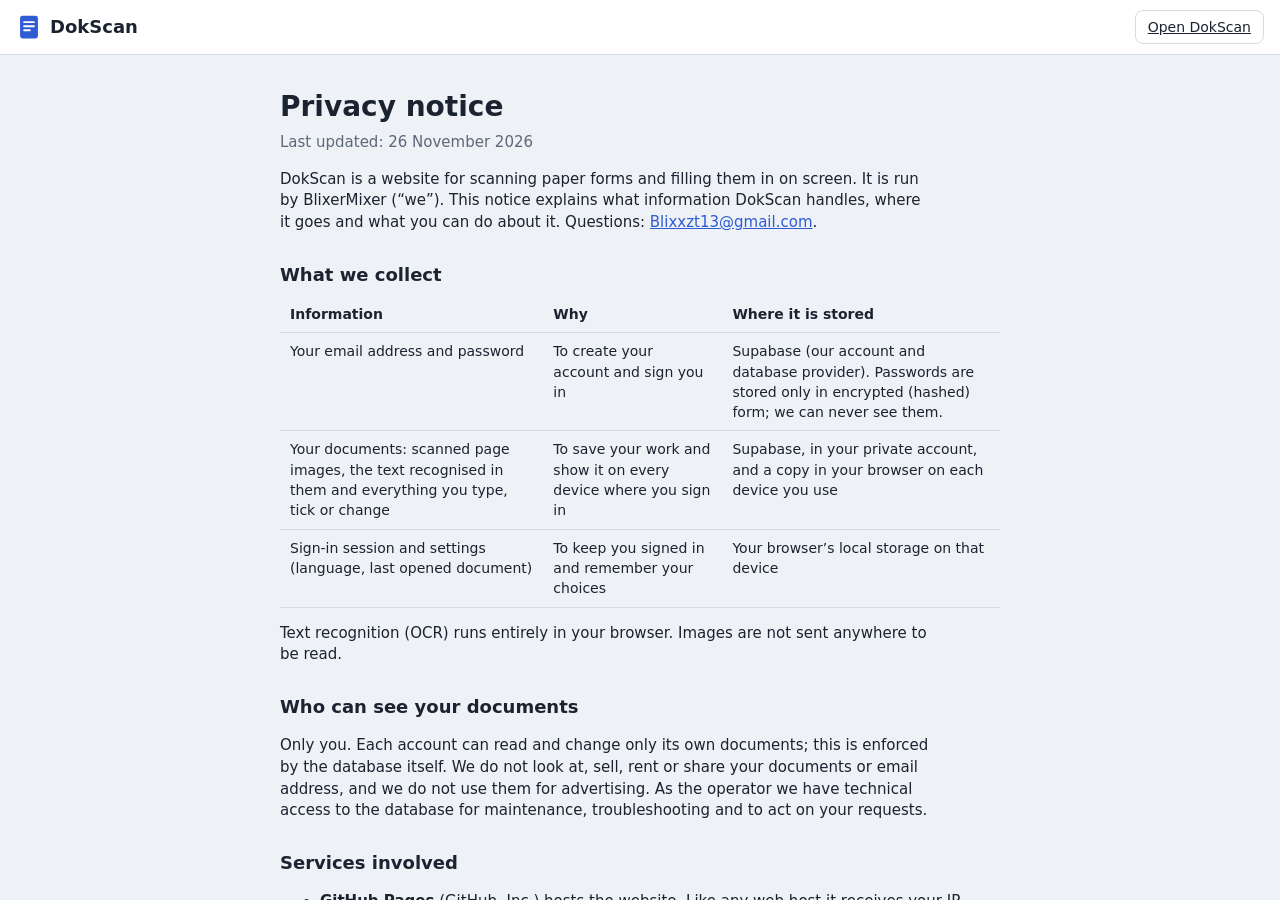
==== privacy.html @ 189c6dec "Add footer with donations, support email, privacy notice, terms and licenses GitHub Sponsors donate " ====
<!doctype html>
<html lang="en">
<head>
  <meta charset="utf-8">
  <meta name="viewport" content="width=device-width, initial-scale=1">
  <title>Privacy notice · DokScan</title>
  <link rel="icon" href="data:image/svg+xml,%3Csvg xmlns='http://www.w3.org/2000/svg' viewBox='0 0 32 32'%3E%3Crect x='5' y='2' width='22' height='28' rx='3' fill='%232f5bd3'/%3E%3Cpath d='M10 10h12M10 15h12M10 20h7' stroke='white' stroke-width='2.4' stroke-linecap='round'/%3E%3C/svg%3E">
  <link rel="stylesheet" href="css/style.css">
</head>
<body>
  <header class="topbar">
    <a class="brand" href="./" title="Back to DokScan">
      <svg viewBox="0 0 32 32" width="26" height="26" aria-hidden="true"><rect x="5" y="2" width="22" height="28" rx="3" fill="currentColor"/><path d="M10 10h12M10 15h12M10 20h7" stroke="#fff" stroke-width="2.4" stroke-linecap="round"/></svg>
      <span>DokScan</span>
    </a>
    <span class="spacer"></span>
    <a class="btn" href="./">Open DokScan</a>
  </header>
  <main class="info-page"><article>
    <h1>Privacy notice</h1>
    <p class="updated">Last updated: 26 November 2026</p>
    <p>DokScan is a website for scanning paper forms and filling them in on screen. It is run by BlixerMixer (“we”). This notice explains what information DokScan handles, where it goes and what you can do about it. Questions: <a href="mailto:Blixxzt13@gmail.com">Blixxzt13@gmail.com</a>.</p>

    <h2>What we collect</h2>
    <div class="table-wrap"><table>
      <tr><th>Information</th><th>Why</th><th>Where it is stored</th></tr>
      <tr><td>Your email address and password</td><td>To create your account and sign you in</td><td>Supabase (our account and database provider). Passwords are stored only in encrypted (hashed) form; we can never see them.</td></tr>
      <tr><td>Your documents: scanned page images, the text recognised in them and everything you type, tick or change</td><td>To save your work and show it on every device where you sign in</td><td>Supabase, in your private account, and a copy in your browser on each device you use</td></tr>
      <tr><td>Sign-in session and settings (language, last opened document)</td><td>To keep you signed in and remember your choices</td><td>Your browser’s local storage on that device</td></tr>
    </table></div>
    <p>Text recognition (OCR) runs entirely in your browser. Images are not sent anywhere to be read.</p>

    <h2>Who can see your documents</h2>
    <p>Only you. Each account can read and change only its own documents; this is enforced by the database itself. We do not look at, sell, rent or share your documents or email address, and we do not use them for advertising. As the operator we have technical access to the database for maintenance, troubleshooting and to act on your requests.</p>

    <h2>Services involved</h2>
    <ul>
      <li><b>GitHub Pages</b> (GitHub, Inc.) hosts the website. Like any web host it receives your IP address and browser details when you load the site. See GitHub’s privacy statement.</li>
      <li><b>Supabase</b> stores accounts and documents. See Supabase’s privacy policy.</li>
      <li><b>jsDelivr</b> delivers language files when you scan in a language other than English. It receives your IP address for that download.</li>
      <li><b>GitHub Sponsors</b>: if you choose to donate, the payment is handled by GitHub and its payment processor, not by DokScan.</li>
    </ul>
    <p>DokScan has no advertising, no analytics and no tracking cookies.</p>

    <h2>How long we keep it</h2>
    <p>Documents stay in your account until you delete them. Deleting a document removes it from your account and, the next time they sync, from your other devices. Logging out removes your documents from that device’s browser (they stay in your account). Your account is kept until you ask us to delete it.</p>

    <h2>Your rights</h2>
    <p>You can ask us to give you a copy of your data, correct it, or delete your account and everything in it. Email <a href="mailto:Blixxzt13@gmail.com">Blixxzt13@gmail.com</a> from the address you signed up with. You can also download any document yourself as a project file, PDF or image at any time. If you are in the EU/EEA or UK you have the rights given by the GDPR, including the right to complain to your data protection authority.</p>

    <h2>Children</h2>
    <p>If you are under 16 (or the age of digital consent where you live), ask a parent, guardian or your school before creating an account. Schools using DokScan for pupils are responsible for making sure they are allowed to do so.</p>

    <h2>Sensitive information</h2>
    <p>Forms can contain personal details such as health information. Only store what you need, and keep your password private. Use “Log out” on shared computers.</p>

    <h2>Changes</h2>
    <p>If this notice changes, the new version will be posted on this page with a new date.</p>
  <footer class="site-footer">
    <a class="btn support-btn" href="https://github.com/sponsors/BlixerMixer" target="_blank" rel="noopener">♥ Support DokScan</a>
    <nav class="footer-links" aria-label="Site information">
      <span>Support: <a href="mailto:Blixxzt13@gmail.com">Blixxzt13@gmail.com</a></span>
      <a href="privacy.html">Privacy notice</a>
      <a href="terms.html">Terms of service</a>
      <a href="licenses.html">Licenses</a>
    </nav>
    <p class="copyright">© 2026 BlixerMixer. DokScan is the property of its author. All rights reserved.</p>
  </footer>
  </article></main>
</body>
</html>
---- css/style.css ----
:root {
  --bg: #eef1f6;
  --surface: #ffffff;
  --text: #1b2330;
  --muted: #5d6878;
  --border: #d5dbe5;
  --accent: #2f5bd3;
  --accent-ink: #ffffff;
  --accent-soft: rgba(47, 91, 211, 0.09);
  --danger: #c23b3b;
  --ok: #1f7a4a;
  --field: rgba(47, 91, 211, 0.08);
  --field-focus: rgba(47, 91, 211, 0.16);
  --shadow: 0 1px 2px rgba(20, 30, 50, .08), 0 8px 24px rgba(20, 30, 50, .08);
  --doc-font: Arial, Helvetica, "Liberation Sans", sans-serif;
  color-scheme: light;
}
@media (prefers-color-scheme: dark) {
  :root:not([data-theme="light"]) {
    --bg: #14181f;
    --surface: #1d232d;
    --text: #e6eaf0;
    --muted: #9aa5b5;
    --border: #323b48;
    --accent: #6d8ff0;
    --accent-ink: #0e1420;
    --accent-soft: rgba(109, 143, 240, 0.14);
    --ok: #5cc28c;
    --danger: #ef7b7b;
    --shadow: 0 1px 2px rgba(0, 0, 0, .3), 0 8px 24px rgba(0, 0, 0, .3);
    color-scheme: dark;
  }
}
:root[data-theme="dark"] {
  --bg: #14181f;
    --surface: #1d232d;
    --text: #e6eaf0;
    --muted: #9aa5b5;
    --border: #323b48;
    --accent: #6d8ff0;
    --accent-ink: #0e1420;
    --accent-soft: rgba(109, 143, 240, 0.14);
    --ok: #5cc28c;
    --danger: #ef7b7b;
    --shadow: 0 1px 2px rgba(0, 0, 0, .3), 0 8px 24px rgba(0, 0, 0, .3);
    color-scheme: dark;
}

* { box-sizing: border-box; }
html, body { margin: 0; height: 100%; }
body {
  font: 15px/1.45 system-ui, -apple-system, "Segoe UI", Roboto, sans-serif;
  background: var(--bg);
  color: var(--text);
  display: flex;
  flex-direction: column;
}
[hidden] { display: none !important; }
.muted { color: var(--muted); }
.small { font-size: 13px; }

.topbar {
  display: flex; align-items: center; gap: 12px;
  padding: 10px 16px;
  background: var(--surface);
  border-bottom: 1px solid var(--border);
}
.brand { display: flex; align-items: center; gap: 8px; color: var(--accent); text-decoration: none; font-weight: 700; font-size: 18px; }
.brand span { color: var(--text); }
.spacer { flex: 1; }
.save-status { color: var(--muted); font-size: 13px; }

.view { flex: 1; min-height: 0; }

/* ---------- buttons ---------- */
.btn {
  display: inline-flex; align-items: center; justify-content: center; gap: 6px;
  min-height: 34px; padding: 6px 12px;
  border: 1px solid var(--border); border-radius: 8px;
  background: var(--surface); color: var(--text);
  font: inherit; font-size: 14px; cursor: pointer; white-space: nowrap;
  user-select: none;
}
.btn:hover:not(:disabled) { border-color: var(--accent); }
.btn:disabled { opacity: .45; cursor: default; }
.btn.primary { background: var(--accent); border-color: var(--accent); color: var(--accent-ink); font-weight: 600; }
.btn.ghost { background: transparent; }
.btn.danger { color: var(--danger); }
.btn.big { min-height: 48px; padding: 10px 20px; font-size: 16px; }
.btn.icon { min-width: 34px; padding: 6px 8px; }
.btn:focus-visible, select:focus-visible, input:focus-visible { outline: 2px solid var(--accent); outline-offset: 2px; }
select, .doc-name {
  font: inherit; font-size: 14px; color: var(--text); background: var(--surface);
  border: 1px solid var(--border); border-radius: 8px; min-height: 34px; padding: 4px 8px;
}

/* ---------- home ---------- */
#view-home { overflow: auto; padding: 24px 16px 48px; }
.hero, .library { max-width: 980px; margin: 0 auto; }
.hero h1 { font-size: clamp(24px, 4vw, 34px); margin: 12px 0 8px; letter-spacing: -0.01em; }
.hero p { color: var(--muted); max-width: 680px; margin: 0 0 20px; }
.actions { display: flex; flex-wrap: wrap; gap: 10px; }
.lang-row { display: flex; align-items: center; gap: 10px; margin-top: 16px; color: var(--muted); }
.drop-hint {
  margin-top: 16px; padding: 18px; border: 2px dashed var(--border); border-radius: 12px;
  text-align: center; color: var(--muted);
}
body.dragging .drop-hint { border-color: var(--accent); background: var(--accent-soft); color: var(--text); }
.library h2 { margin: 36px 0 12px; font-size: 20px; }
.doc-list { display: grid; grid-template-columns: repeat(auto-fill, minmax(180px, 1fr)); gap: 14px; }
.doc-card {
  background: var(--surface); border: 1px solid var(--border); border-radius: 12px; overflow: hidden;
  display: flex; flex-direction: column; box-shadow: var(--shadow);
}
.doc-card .thumb { aspect-ratio: 3 / 4; background: #fff; display: block; width: 100%; border: 0; padding: 0; cursor: pointer; border-bottom: 1px solid var(--border); }
.doc-card .thumb img { width: 100%; height: 100%; object-fit: contain; display: block; }
.doc-card .info { padding: 10px 12px 4px; }
.doc-card .name { font-weight: 600; overflow: hidden; text-overflow: ellipsis; white-space: nowrap; }
.doc-card .date { font-size: 12px; color: var(--muted); }
.doc-card .row { display: flex; gap: 6px; padding: 8px 12px 12px; }
.doc-card .row .btn { flex: 1; min-height: 30px; padding: 4px 6px; font-size: 13px; }
.empty { padding: 28px; text-align: center; color: var(--muted); border: 1px dashed var(--border); border-radius: 12px; grid-column: 1 / -1; }

/* ---------- toolbars ---------- */
.toolbar {
  display: flex; flex-wrap: wrap; align-items: center; gap: 6px;
  padding: 8px 12px; background: var(--surface); border-bottom: 1px solid var(--border);
}
.toolbar .sep { width: 1px; align-self: stretch; background: var(--border); margin: 2px 4px; }
.toolbar .label { color: var(--muted); font-size: 13px; }
.layout-bar { background: var(--accent-soft); }
.doc-name { width: 220px; max-width: 40vw; font-weight: 600; }
.seg { display: inline-flex; border: 1px solid var(--border); border-radius: 8px; overflow: hidden; }
.seg button { border: 0; background: var(--surface); color: var(--text); font: inherit; font-size: 14px; padding: 6px 12px; cursor: pointer; min-height: 32px; }
.seg button.on { background: var(--accent); color: var(--accent-ink); font-weight: 600; }
.toggle { display: inline-flex; align-items: center; gap: 6px; font-size: 14px; cursor: pointer; }
#origOpacity { width: 90px; }
.hint { margin: 10px 16px; color: var(--muted); font-size: 14px; }

.menu { position: relative; }
.menu summary { list-style: none; }
.menu summary::-webkit-details-marker { display: none; }
.menu-pop {
  position: absolute; right: 0; top: calc(100% + 4px); z-index: 30;
  background: var(--surface); border: 1px solid var(--border); border-radius: 10px; box-shadow: var(--shadow);
  display: flex; flex-direction: column; min-width: 240px; padding: 6px;
}
.menu-pop button { text-align: left; border: 0; background: none; color: var(--text); font: inherit; padding: 9px 10px; border-radius: 6px; cursor: pointer; }
.menu-pop button:hover { background: var(--accent-soft); }

/* ---------- crop ---------- */
#view-crop { display: flex; flex-direction: column; }
.crop-stage { position: relative; flex: 1; min-height: 300px; margin: 0 16px 16px; display: flex; align-items: center; justify-content: center; overflow: hidden; touch-action: none; }
#cropCanvas { max-width: 100%; max-height: 100%; box-shadow: var(--shadow); }
#cropSvg { position: absolute; overflow: visible; }
#cropSvg polygon { fill: rgba(47, 91, 211, .12); stroke: #2f5bd3; stroke-width: 2; }
#cropSvg circle { fill: #fff; stroke: #2f5bd3; stroke-width: 3; cursor: grab; }
#cropSvg circle.drag { cursor: grabbing; fill: #2f5bd3; }

/* ---------- editor ---------- */
.editor { display: flex; flex-direction: column; }
.page-wrap { flex: 1; overflow: auto; padding: 24px 12px 60px; }
.page {
  --s: 0.5;
  position: relative; margin: 0 auto; background: #fff; color: #111;
  box-shadow: var(--shadow); font-family: var(--doc-font);
  overflow: hidden; color-scheme: light;
}
.page .orig { position: absolute; inset: 0; width: 100%; height: 100%; opacity: .45; pointer-events: none; user-select: none; }
.el { position: absolute; margin: 0; }
.el-line { background: #111; }
.el-text {
  white-space: pre; color: #111; pointer-events: none; user-select: text;
  overflow: visible;
}
.el-text > span { display: inline-block; transform-origin: 0 50%; }
.el-text.bold { font-weight: 700; }
.el-field, .el-cell {
  border: 0; border-radius: 2px; background: var(--field); color: #0b2a8a;
  font-family: var(--doc-font); padding: 0 0.15em; outline: none; z-index: 1;
}
.el-field.underline { border-bottom: 1px dashed rgba(47, 91, 211, .5); }
.el-cell { resize: none; overflow: hidden; line-height: 1.2; padding: 0.15em; }
.el-field:hover, .el-cell:hover { background: var(--field-focus); }
.el-field:focus, .el-cell:focus { background: var(--field-focus); box-shadow: 0 0 0 1.5px rgba(47, 91, 211, .7); }
.el-check {
  z-index: 1; cursor: pointer; background: var(--field); display: flex; align-items: center; justify-content: center;
  color: #0b2a8a; font-weight: 700; line-height: 1; user-select: none;
}
.el-check:focus-visible { outline: 2px solid #2f5bd3; }
.show-orig .el-field, .show-orig .el-cell, .show-orig .el-check { background: rgba(255, 255, 255, .35); }

/* layout editing */
.layout .el { pointer-events: auto; cursor: move; }
.layout .el-field, .layout .el-cell { caret-color: transparent; }
.layout .el-line { min-width: 3px; min-height: 3px; }
.layout .el:hover { outline: 1px dashed #2f5bd3; }
.layout .el-text[contenteditable="true"] { cursor: text; outline: 2px solid #2f5bd3; background: rgba(255,255,255,.9); }
.sel-box { position: absolute; outline: 2px solid #2f5bd3; pointer-events: none; z-index: 5; }
.sel-box .handle {
  position: absolute; right: -8px; bottom: -8px; width: 16px; height: 16px; border-radius: 50%;
  background: #fff; border: 2px solid #2f5bd3; pointer-events: auto; cursor: nwse-resize; touch-action: none;
}

/* ---------- overlays ---------- */
.busy { position: fixed; inset: 0; background: rgba(10, 15, 25, .45); display: flex; align-items: center; justify-content: center; z-index: 100; }
.busy-card { background: var(--surface); padding: 24px 28px; border-radius: 14px; width: min(360px, 90vw); text-align: center; box-shadow: var(--shadow); }
.spinner { width: 36px; height: 36px; margin: 0 auto 12px; border: 4px solid var(--border); border-top-color: var(--accent); border-radius: 50%; animation: spin 1s linear infinite; }
@keyframes spin { to { transform: rotate(360deg); } }
.bar { height: 6px; border-radius: 3px; background: var(--border); margin: 14px 0 8px; overflow: hidden; }
.bar > div { height: 100%; width: 0; background: var(--accent); transition: width .2s; }
.toast {
  position: fixed; left: 50%; bottom: 24px; transform: translateX(-50%) translateY(20px);
  background: #1b2330; color: #fff; padding: 10px 16px; border-radius: 10px; font-size: 14px;
  opacity: 0; pointer-events: none; transition: .25s; z-index: 200; max-width: 90vw;
}
.toast.show { opacity: 1; transform: translateX(-50%); }
#printArea { display: none; }

@media (max-width: 640px) {
  .doc-name { width: 140px; }
  .toolbar { gap: 4px; padding: 6px 8px; }
  .btn { padding: 6px 9px; }
  .page-wrap { padding: 12px 4px 40px; }
}

@media print {
  body > *:not(#printArea) { display: none !important; }
  body { background: #fff; display: block; }
  #printArea { display: block; }
  #printArea img { display: block; width: 100%; height: auto; max-height: 100vh; object-fit: contain; }
}

.ask-msg { margin: 0 0 18px; text-align: left; }
.ask-row { display: flex; gap: 8px; justify-content: flex-end; }
.btn.danger-solid { background: var(--danger); border-color: var(--danger); color: #fff; font-weight: 600; }

/* ---------- accounts ---------- */
.account { display: flex; align-items: center; gap: 8px; min-width: 0; }
.acct-email { color: var(--muted); font-size: 13px; overflow: hidden; text-overflow: ellipsis; white-space: nowrap; max-width: 34vw; }
#view-auth { overflow: auto; padding: 32px 16px; }
.auth-card {
  max-width: 420px; margin: 0 auto; background: var(--surface); border: 1px solid var(--border);
  border-radius: 14px; padding: 28px 24px; box-shadow: var(--shadow); display: flex; flex-direction: column; gap: 14px;
}
.auth-card h1 { margin: 0; font-size: 24px; }
.auth-card p { margin: 0; }
.auth-tabs { align-self: stretch; }
.auth-tabs button { flex: 1; }
#authForm { display: flex; flex-direction: column; gap: 12px; }
.field { display: flex; flex-direction: column; gap: 4px; font-size: 14px; font-weight: 600; }
.field input {
  font: inherit; font-weight: 400; font-size: 16px; color: var(--text); background: var(--bg);
  border: 1px solid var(--border); border-radius: 8px; padding: 10px 12px; min-height: 44px;
}
.field input:focus { outline: 2px solid var(--accent); outline-offset: 1px; }
.auth-msg { min-height: 1.2em; font-size: 14px; }
.auth-msg.err { color: var(--danger); }
.auth-msg.ok { color: var(--ok); }
.linkish { background: none; border: 0; color: var(--accent); font: inherit; font-size: 14px; cursor: pointer; padding: 4px 0; align-self: center; }
.linkish:hover { text-decoration: underline; }
.save-status.warn { color: var(--danger); }
@media (max-width: 640px) {
  .acct-email { display: none; }
}

/* ---------- footer & info pages ---------- */
.site-footer {
  max-width: 980px; margin: 48px auto 0; padding-top: 20px; border-top: 1px solid var(--border);
  display: flex; flex-wrap: wrap; align-items: center; gap: 10px 20px; color: var(--muted); font-size: 13px;
}
.site-footer a { color: var(--accent); }
.footer-links { display: flex; flex-wrap: wrap; gap: 6px 16px; flex: 1; min-width: 0; }
.copyright { margin: 0; flex-basis: 100%; }
.support-btn { text-decoration: none; color: var(--text) !important; font-weight: 600; }
.support-btn:hover { border-color: #db61a2; }
#view-auth .site-footer { max-width: 420px; }

.info-page { flex: 1; overflow: auto; padding: 24px 16px 48px; }
.info-page article { max-width: 720px; margin: 0 auto; }
.info-page h1 { font-size: 28px; margin: 8px 0 4px; }
.info-page h2 { font-size: 18px; margin: 28px 0 8px; }
.info-page p, .info-page li { color: var(--text); max-width: 68ch; }
.info-page .updated { color: var(--muted); margin-top: 0; }
.info-page a { color: var(--accent); }
.info-page table { border-collapse: collapse; width: 100%; font-size: 14px; }
.info-page th, .info-page td { text-align: left; padding: 8px 10px; border-bottom: 1px solid var(--border); vertical-align: top; }
.info-page pre { white-space: pre-wrap; background: var(--surface); border: 1px solid var(--border); border-radius: 8px; padding: 12px; font-size: 12px; max-height: 320px; overflow: auto; }
.table-wrap { overflow-x: auto; }
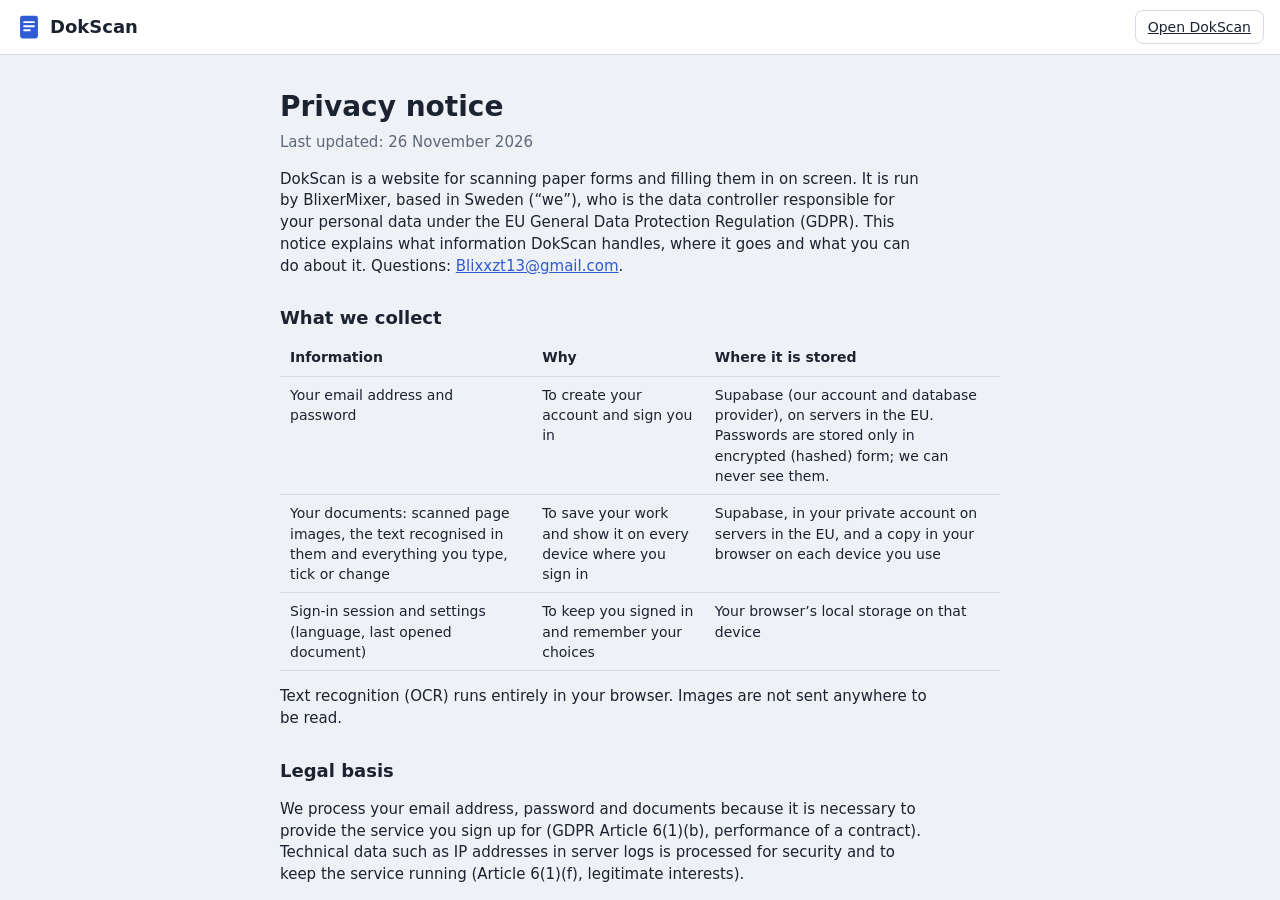
==== commit 43f222e3: "Adapt privacy notice and terms for Sweden/EU Name the data controller's country, state that account " ====
--- a/privacy.html
+++ b/privacy.html
@@ -19,16 +19,19 @@
   <main class="info-page"><article>
     <h1>Privacy notice</h1>
     <p class="updated">Last updated: 26 November 2026</p>
-    <p>DokScan is a website for scanning paper forms and filling them in on screen. It is run by BlixerMixer (“we”). This notice explains what information DokScan handles, where it goes and what you can do about it. Questions: <a href="mailto:Blixxzt13@gmail.com">Blixxzt13@gmail.com</a>.</p>
+    <p>DokScan is a website for scanning paper forms and filling them in on screen. It is run by BlixerMixer, based in Sweden (“we”), who is the data controller responsible for your personal data under the EU General Data Protection Regulation (GDPR). This notice explains what information DokScan handles, where it goes and what you can do about it. Questions: <a href="mailto:Blixxzt13@gmail.com">Blixxzt13@gmail.com</a>.</p>
 
     <h2>What we collect</h2>
     <div class="table-wrap"><table>
       <tr><th>Information</th><th>Why</th><th>Where it is stored</th></tr>
-      <tr><td>Your email address and password</td><td>To create your account and sign you in</td><td>Supabase (our account and database provider). Passwords are stored only in encrypted (hashed) form; we can never see them.</td></tr>
-      <tr><td>Your documents: scanned page images, the text recognised in them and everything you type, tick or change</td><td>To save your work and show it on every device where you sign in</td><td>Supabase, in your private account, and a copy in your browser on each device you use</td></tr>
+      <tr><td>Your email address and password</td><td>To create your account and sign you in</td><td>Supabase (our account and database provider), on servers in the EU. Passwords are stored only in encrypted (hashed) form; we can never see them.</td></tr>
+      <tr><td>Your documents: scanned page images, the text recognised in them and everything you type, tick or change</td><td>To save your work and show it on every device where you sign in</td><td>Supabase, in your private account on servers in the EU, and a copy in your browser on each device you use</td></tr>
       <tr><td>Sign-in session and settings (language, last opened document)</td><td>To keep you signed in and remember your choices</td><td>Your browser’s local storage on that device</td></tr>
     </table></div>
     <p>Text recognition (OCR) runs entirely in your browser. Images are not sent anywhere to be read.</p>
+
+    <h2>Legal basis</h2>
+    <p>We process your email address, password and documents because it is necessary to provide the service you sign up for (GDPR Article 6(1)(b), performance of a contract). Technical data such as IP addresses in server logs is processed for security and to keep the service running (Article 6(1)(f), legitimate interests).</p>
 
     <h2>Who can see your documents</h2>
     <p>Only you. Each account can read and change only its own documents; this is enforced by the database itself. We do not look at, sell, rent or share your documents or email address, and we do not use them for advertising. As the operator we have technical access to the database for maintenance, troubleshooting and to act on your requests.</p>
@@ -40,16 +43,20 @@
       <li><b>jsDelivr</b> delivers language files when you scan in a language other than English. It receives your IP address for that download.</li>
       <li><b>GitHub Sponsors</b>: if you choose to donate, the payment is handled by GitHub and its payment processor, not by DokScan.</li>
     </ul>
-    <p>DokScan has no advertising, no analytics and no tracking cookies.</p>
+    <p>DokScan has no advertising, no analytics and no tracking cookies. The only things stored in your browser are those needed for the service to work (your sign-in session, settings and offline copies of your documents), so no cookie consent is required.</p>
+
+    <h2>Transfers outside the EU</h2>
+    <p>Your account and documents are stored in the EU. GitHub (which hosts the website) and jsDelivr are based in the United States, so your IP address and browser details may be processed there when you load the site or download a language file. These transfers rely on the EU–US Data Privacy Framework and/or the European Commission’s standard contractual clauses.</p>
 
     <h2>How long we keep it</h2>
     <p>Documents stay in your account until you delete them. Deleting a document removes it from your account and, the next time they sync, from your other devices. Logging out removes your documents from that device’s browser (they stay in your account). Your account is kept until you ask us to delete it.</p>
 
     <h2>Your rights</h2>
-    <p>You can ask us to give you a copy of your data, correct it, or delete your account and everything in it. Email <a href="mailto:Blixxzt13@gmail.com">Blixxzt13@gmail.com</a> from the address you signed up with. You can also download any document yourself as a project file, PDF or image at any time. If you are in the EU/EEA or UK you have the rights given by the GDPR, including the right to complain to your data protection authority.</p>
+    <p>You can ask us to give you a copy of your data, correct it, or delete your account and everything in it. Email <a href="mailto:Blixxzt13@gmail.com">Blixxzt13@gmail.com</a> from the address you signed up with. You can also download any document yourself as a project file, PDF or image at any time. Under the GDPR you also have the right to restrict or object to processing and to data portability. We answer requests within one month.</p>
+    <p>If you think we handle your data wrongly, please contact us first. You also have the right to complain to the Swedish Authority for Privacy Protection, Integritetsskyddsmyndigheten (IMY), <a href="https://www.imy.se" target="_blank" rel="noopener">imy.se</a>, or to the data protection authority in the EU country where you live.</p>
 
     <h2>Children</h2>
-    <p>If you are under 16 (or the age of digital consent where you live), ask a parent, guardian or your school before creating an account. Schools using DokScan for pupils are responsible for making sure they are allowed to do so.</p>
+    <p>In Sweden you can create an account yourself from the age of 13. If you are younger than 13 (or the age of digital consent in the country where you live), a parent or guardian must agree before you create an account. Schools using DokScan for pupils are responsible for making sure they are allowed to do so.</p>
 
     <h2>Sensitive information</h2>
     <p>Forms can contain personal details such as health information. Only store what you need, and keep your password private. Use “Log out” on shared computers.</p>
